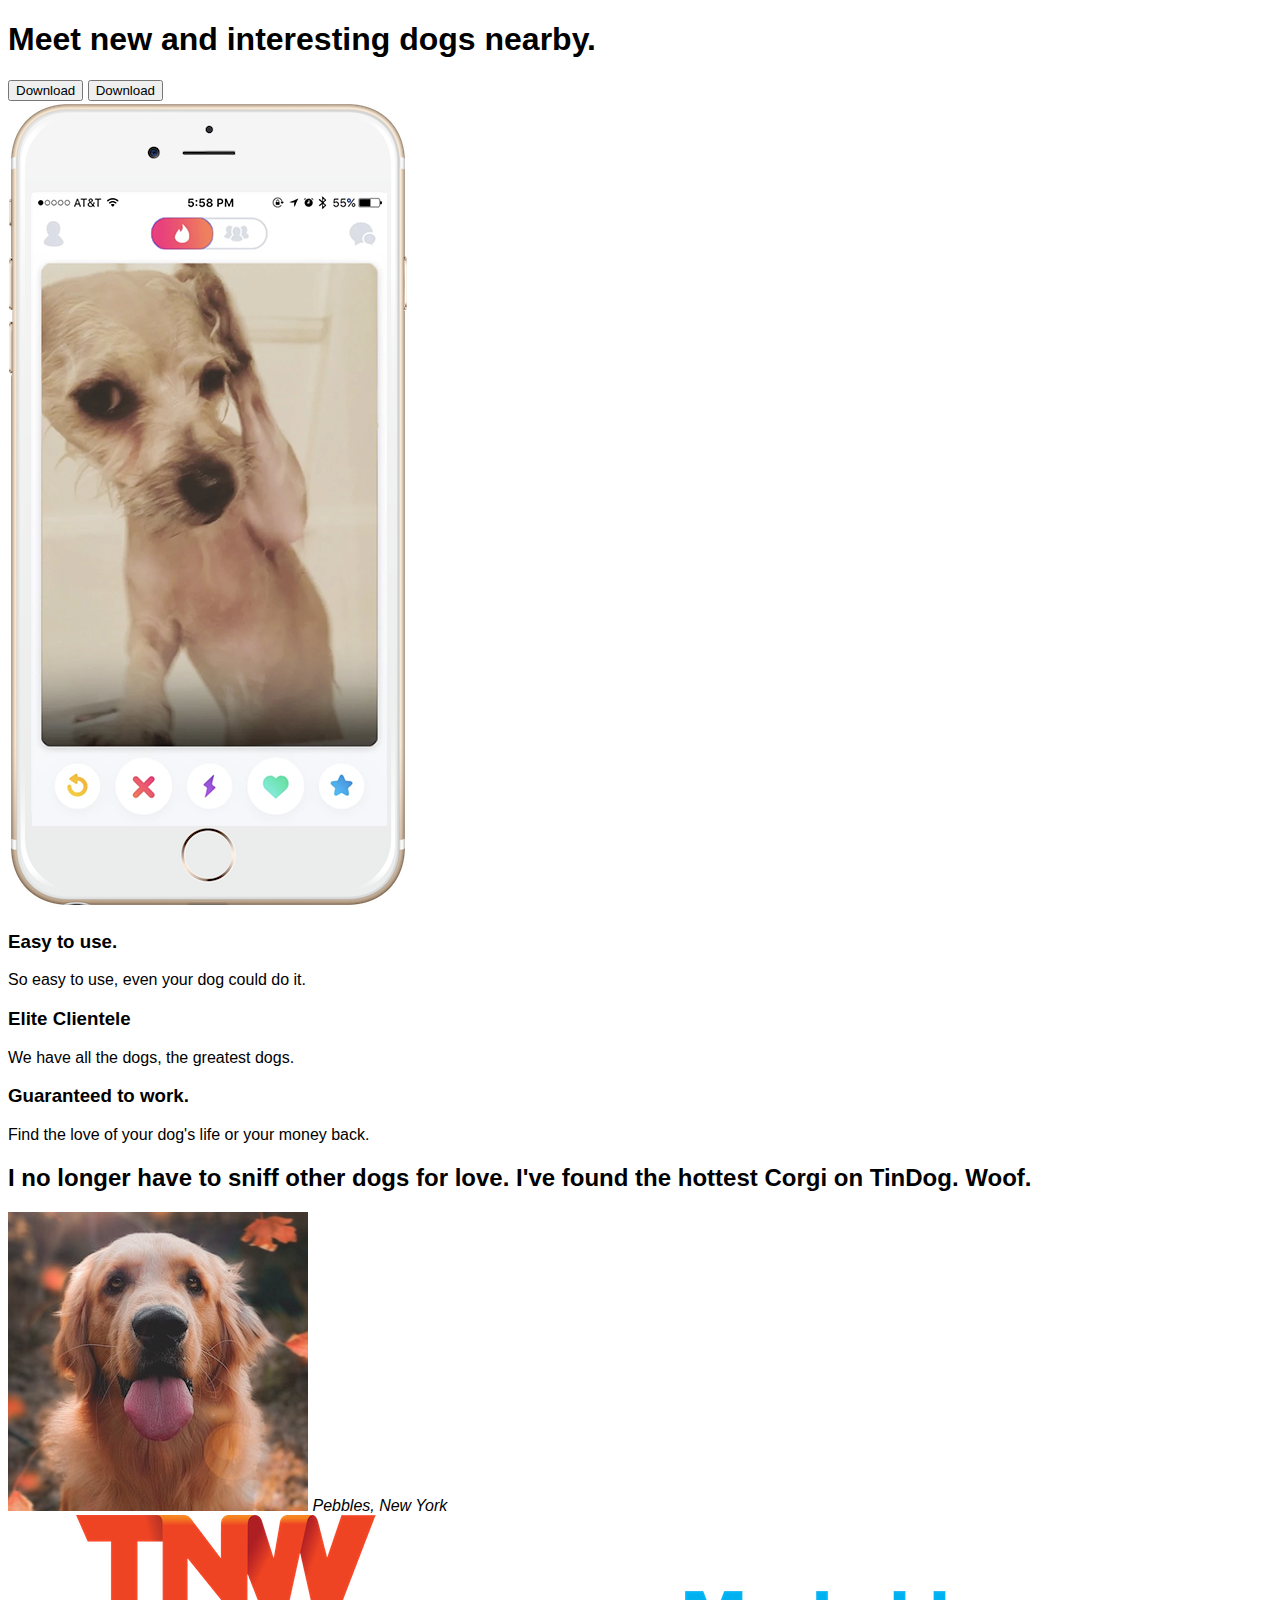
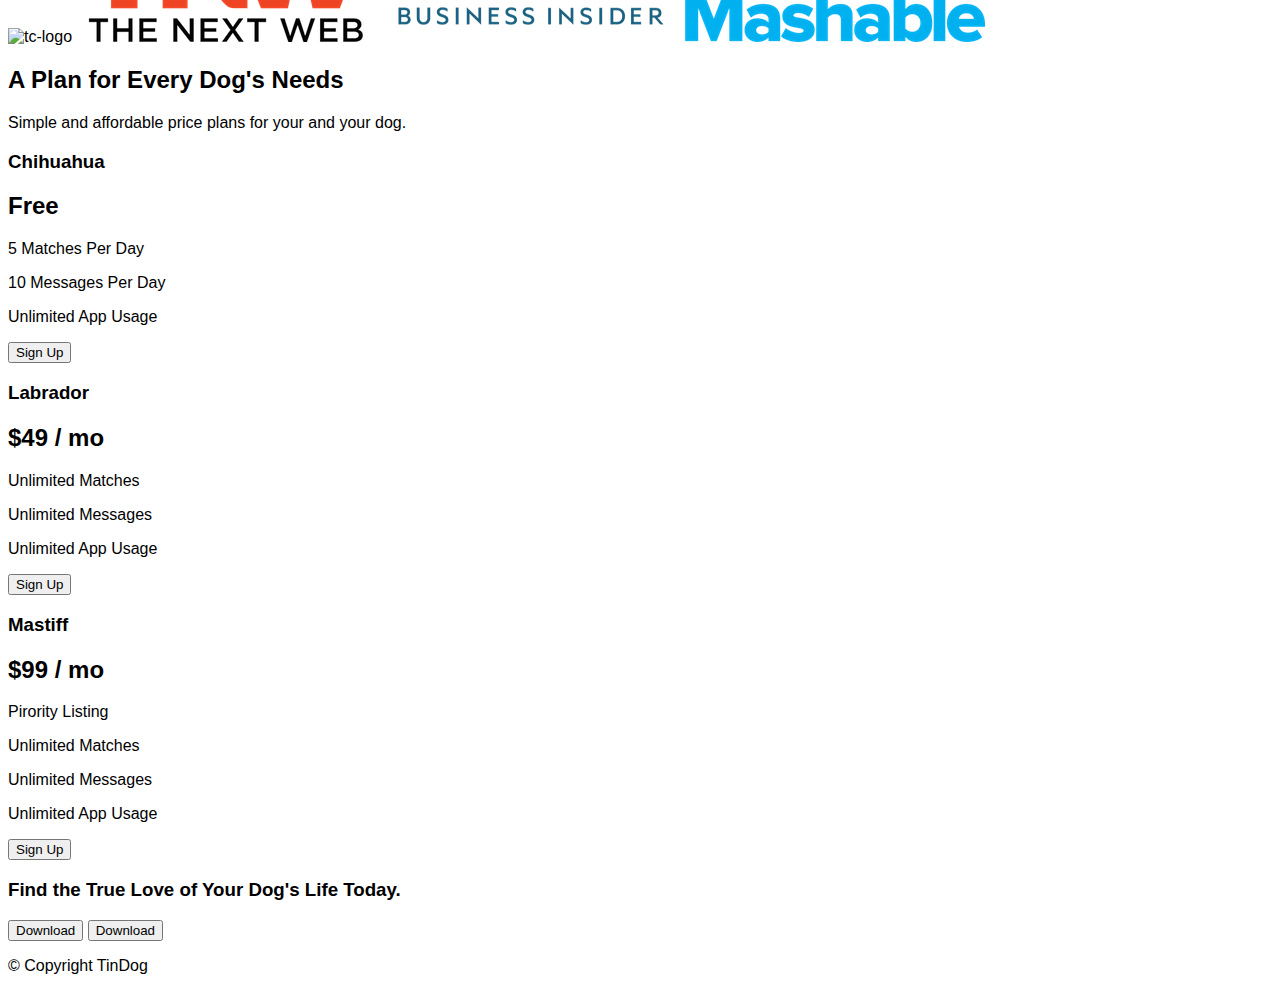
==== tindog.html @ 9f4133d2 "feat(tindog): added boolerplate for small project" ====
<!DOCTYPE html>
<html>
    <head>
        <meta charset="utf-8">
        <title>TinDog</title>
        <link rel="stylesheet" href="css/bootstrap-style.css">
    </head>

    <body>
        <section id="title">
            <!--Nav Bar-->

            <!--Title-->

            <div>
                <h1>Meet new and interesting dogs nearby.</h1>
                <button type="button">Download</button>
                <button type="button">Download</button>
            </div>
            <div>
                <img src="images/iphone6.png" alt="iphone-mockup">
            </div>
        </section>

        <!-- Features -->

        <section id="features">

            <h3>Easy to use.</h3>
            <p>So easy to use, even your dog could do it.</p>

            <h3>Elite Clientele</h3>
            <p>We have all the dogs, the greatest dogs.</p>

            <h3>Guaranteed to work.</h3>
            <p>Find the love of your dog's life or your money back.</p>

        </section>


        <!-- Testimonials -->

        <section id="testimonials">

            <h2>I no longer have to sniff other dogs for love. I've found the hottest Corgi on TinDog. Woof.</h2>
            <img src="images/dog-img.jpg" alt="dog-profile">
            <em>Pebbles, New York</em>

            <!-- <h2 class="testimonial-text">My dog used to be so lonely, but with TinDog's help, they've found the love of their life. I think.</h2>
            <img class="testimonial-image" src="images/lady-img.jpg" alt="lady-profile">
            <em>Beverly, Illinois</em> -->

        </section>


        <!-- Press -->

        <section id="press">
            <img src="images/techcrunch.png" alt="tc-logo">
            <img src="images/tnw.png" alt="tnw-logo">
            <img src="images/bizinsider.png" alt="biz-insider-logo">
            <img src="images/mashable.png" alt="mashable-logo">

        </section>


        <!-- Pricing -->

        <section id="pricing">

            <h2>A Plan for Every Dog's Needs</h2>
            <p>Simple and affordable price plans for your and your dog.</p>


            <h3>Chihuahua</h3>
            <h2>Free</h2>
            <p>5 Matches Per Day</p>
            <p>10 Messages Per Day</p>
            <p>Unlimited App Usage</p>
            <button type="button">Sign Up</button>


            <h3>Labrador</h3>
            <h2>$49 / mo</h2>
            <p>Unlimited Matches</p>
            <p>Unlimited Messages</p>
            <p>Unlimited App Usage</p>
            <button type="button">Sign Up</button>


            <h3>Mastiff</h3>
            <h2>$99 / mo</h2>
            <p>Pirority Listing</p>
            <p>Unlimited Matches</p>
            <p>Unlimited Messages</p>
            <p>Unlimited App Usage</p>
            <button type="button">Sign Up</button>

        </section>


        <!-- Call to Action -->

        <section id="cta">

            <h3>Find the True Love of Your Dog's Life Today.</h3>
            <button type="button">Download</button>
            <button type="button">Download</button>

        </section>


        <!-- Footer -->

        <footer id="footer">

            <p>© Copyright TinDog</p>

        </footer>

    </body>
</html>
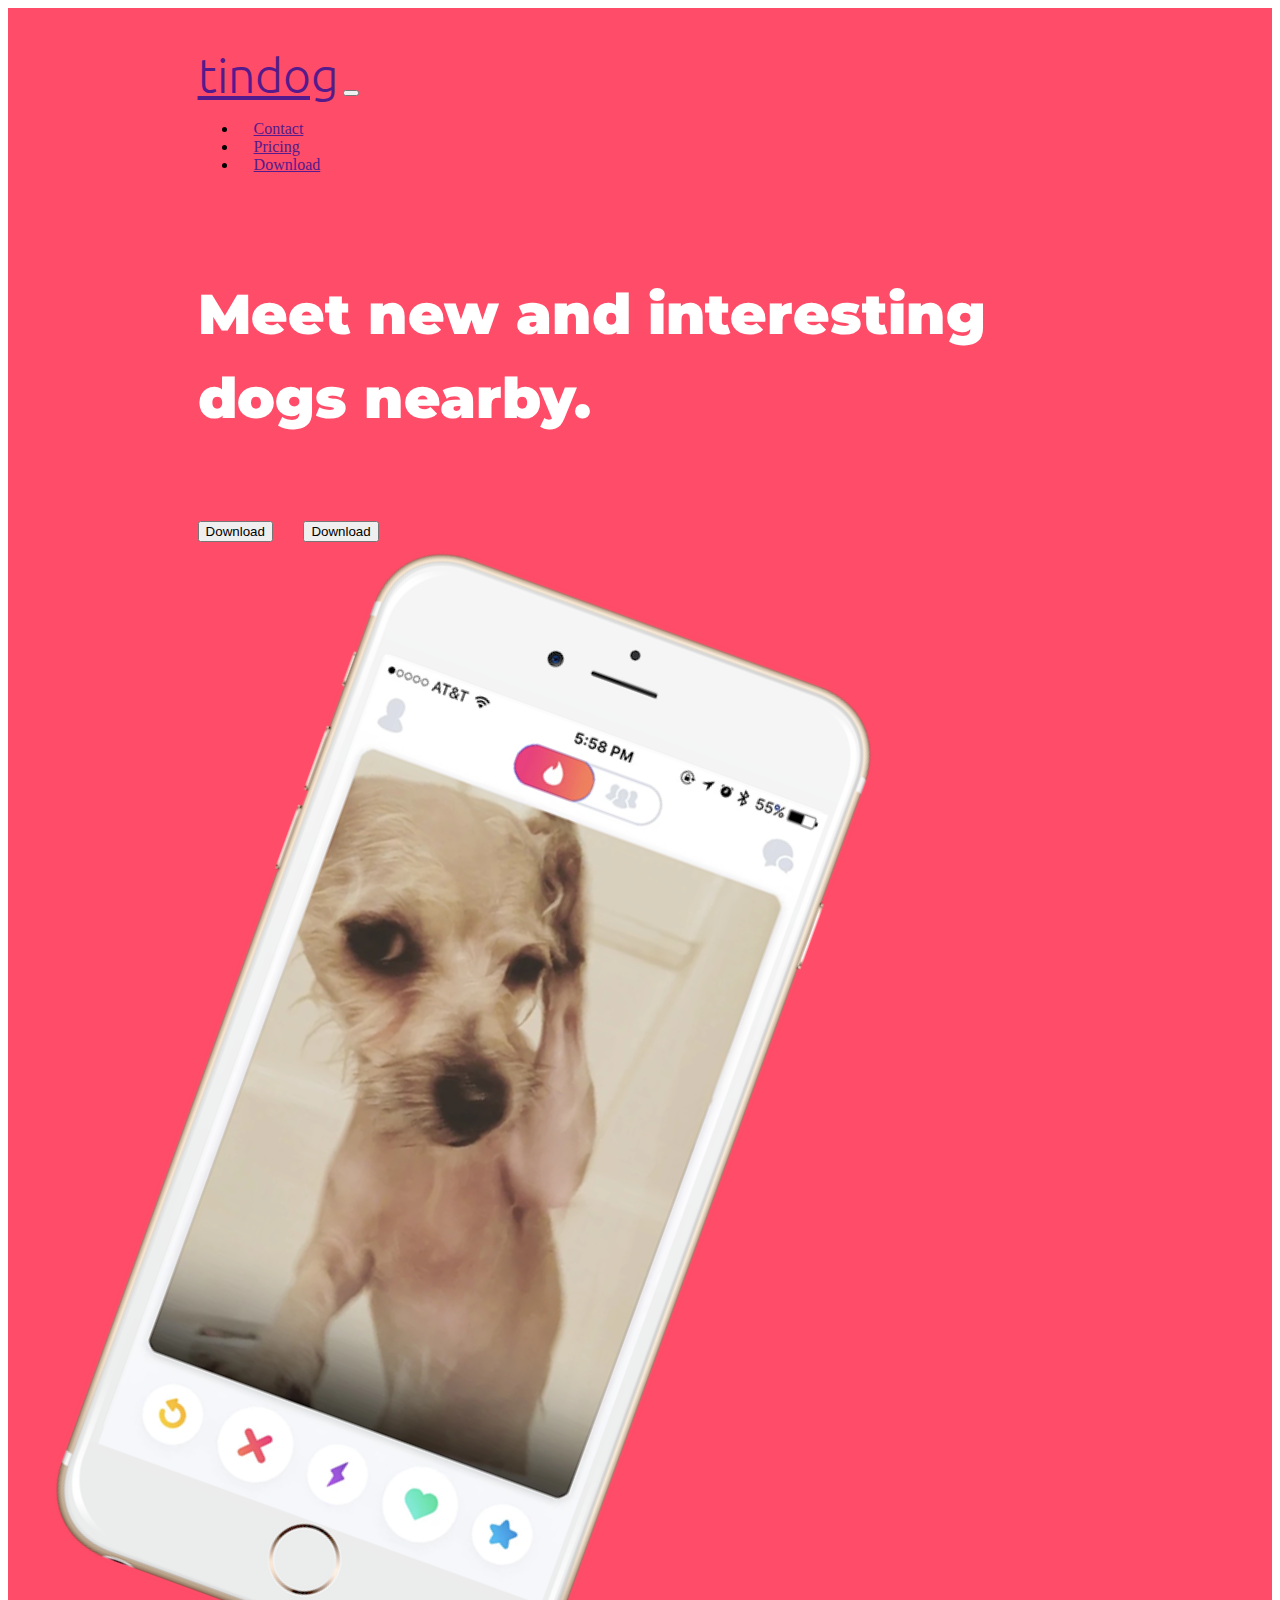
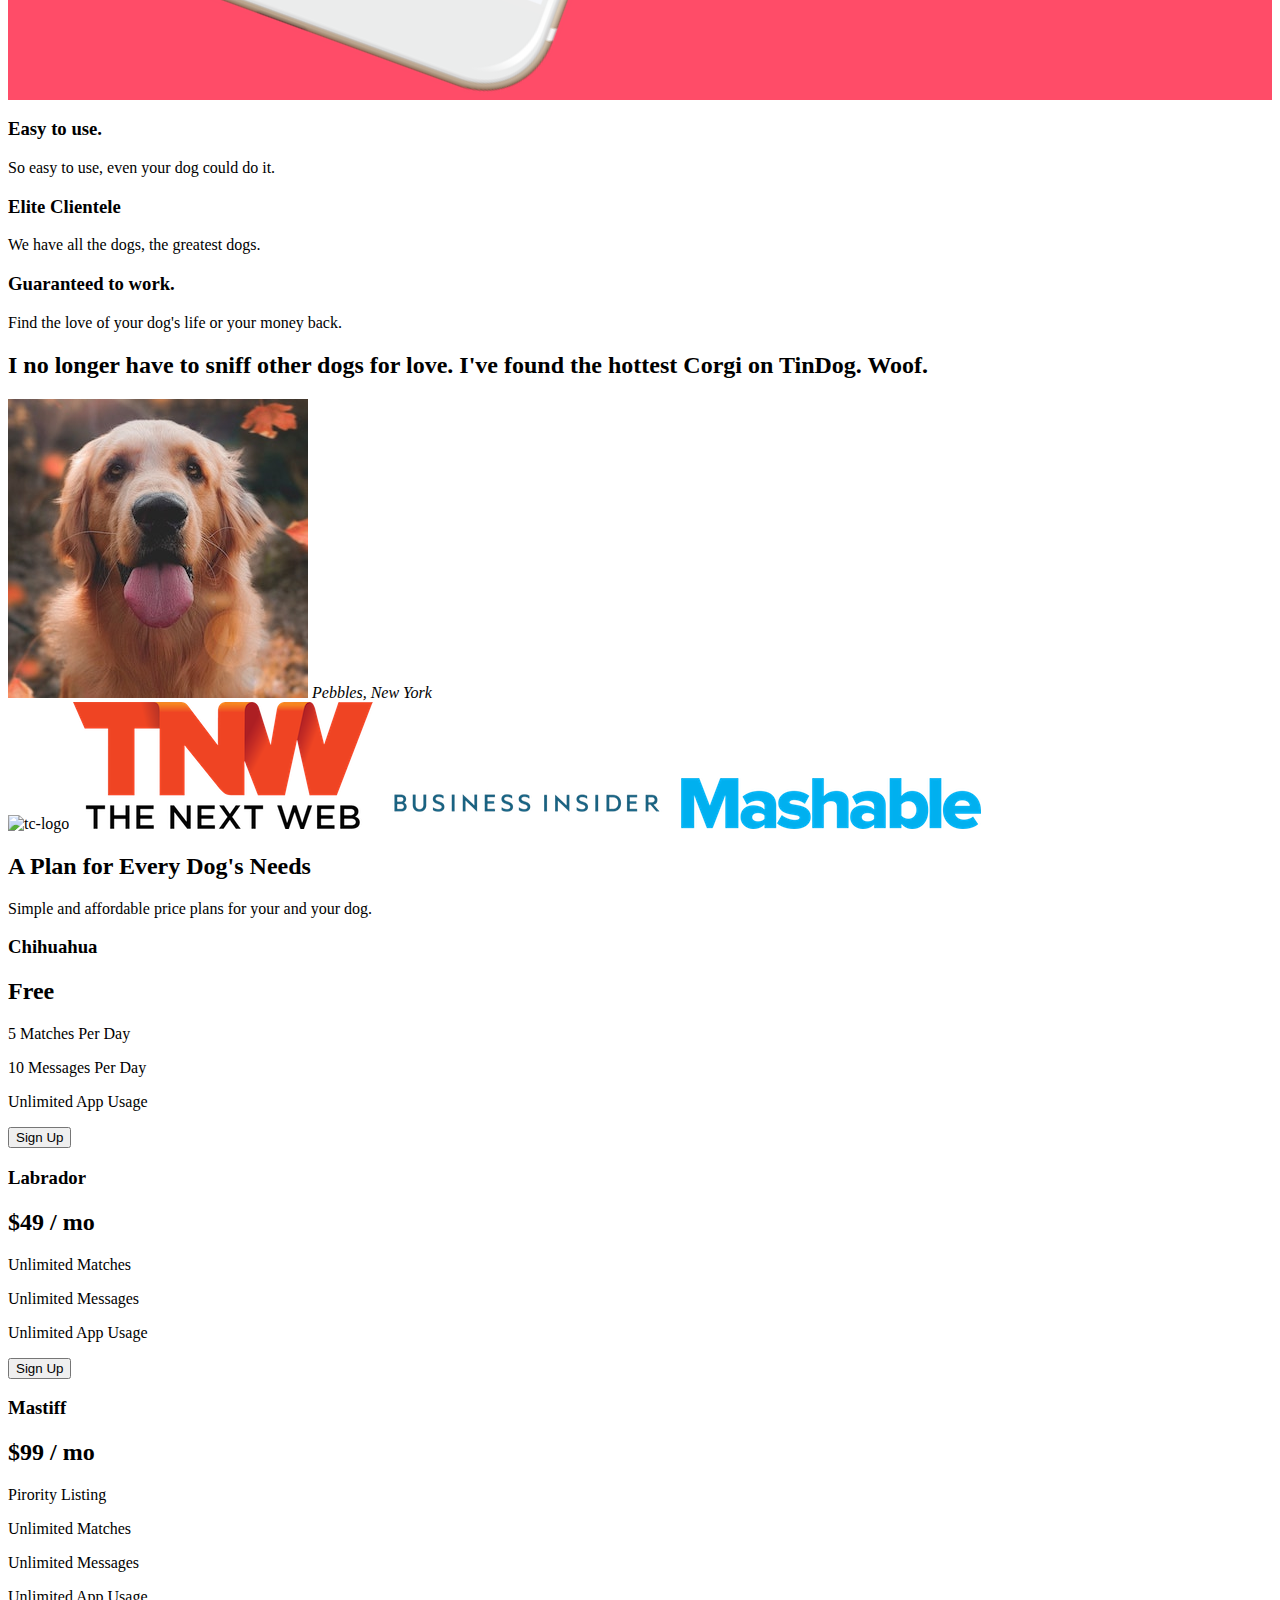
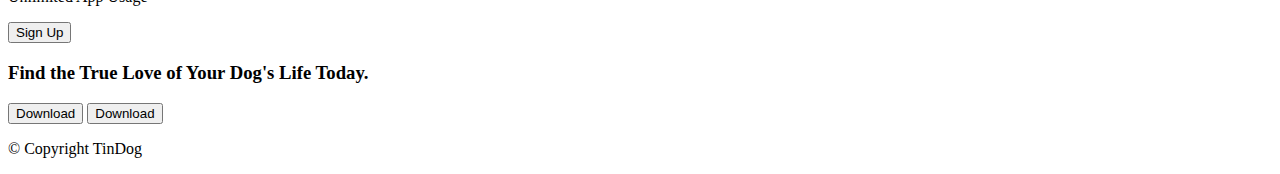
==== commit d8a42fbc: "feat(bootstrap): css practice" ====
--- a/tindog.html
+++ b/tindog.html
@@ -3,22 +3,54 @@
     <head>
         <meta charset="utf-8">
         <title>TinDog</title>
+        <link href="https://cdn.jsdelivr.net/npm/bootstrap@5.3.0-alpha1/dist/css/bootstrap.min.css" rel="stylesheet" integrity="sha384-GLhlTQ8iRABdZLl6O3oVMWSktQOp6b7In1Zl3/Jr59b6EGGoI1aFkw7cmDA6j6gD" crossorigin="anonymous">
         <link rel="stylesheet" href="css/bootstrap-style.css">
+        <script src="https://cdn.jsdelivr.net/npm/bootstrap@5.3.0-alpha1/dist/js/bootstrap.bundle.min.js"></script>
+        <script defer src="https://use.fontawesome.com/releases/v5.0.7/js/all.js"></script>
+        <link rel="icon" href="images/favicon.ico">
+        <link rel="preconnect" href="https://fonts.googleapis.com"><link rel="preconnect" href="https://fonts.gstatic.com" crossorigin>
+        <link href="https://fonts.googleapis.com/css2?family=Montserrat:wght@100;300;400;900&family=Sacramento&family=Ubuntu:wght@300;400;500;700&display=swap" rel="stylesheet">
     </head>
 
     <body>
         <section id="title">
-            <!--Nav Bar-->
+            <div class="container-fluid">
 
-            <!--Title-->
-
-            <div>
-                <h1>Meet new and interesting dogs nearby.</h1>
-                <button type="button">Download</button>
-                <button type="button">Download</button>
-            </div>
-            <div>
-                <img src="images/iphone6.png" alt="iphone-mockup">
+                <!--Nav Bar-->
+                <div class="navbar navbar-expand-lg navbar-dark">
+                    <a class="navbar-brand" href="">tindog</a>
+                    <button class="navbar-toggler" type="button" data-bs-toggle="collapse" data-bs-target="#navbarTogglerDemo02" aria-controls="navbarTogglerDemo02" aria-expanded="false" aria-label="Toggle navigation">
+                        <span class="navbar-toggler-icon"></span>
+                      </button>
+        
+                    <div class="collapse d-flex flex-row-reverse navbar-collapse" id="navbarTogglerDemo02">
+                        <ul class="navbar-nav ml-auto">
+                            <li class="navbar-item">
+                                <a class="nav-link" href="">Contact</a>
+                            </li>
+                            <li class="navbar-item">
+                                <a class="nav-link" href="">Pricing</a>
+                            </li>
+                            <li class="navbar-item">
+                                <a class="nav-link" href="">Download</a>
+                            </li>
+                        </ul>
+        
+                    </div>
+                </div>
+    
+                <!--Title-->
+                <div class="row">
+                    <div class="col-lg-6">
+                        <h1>Meet new and interesting dogs nearby.</h1>
+                        <button type="button" class="btn btn-lg btn-dark download-button"><i class="fab fa-apple"></i> Download</button>
+                        <button type="button" class="btn btn-lg btn-outline-light download-button"><i class="fab fa-google-play"></i> Download</button>
+                    </div>
+                    <div class="col-lg-6">
+                        <img class="title-image" src="images/iphone6.png" alt="iphone-mockup">
+                    </div>
+                </div>
+                
             </div>
         </section>
 
